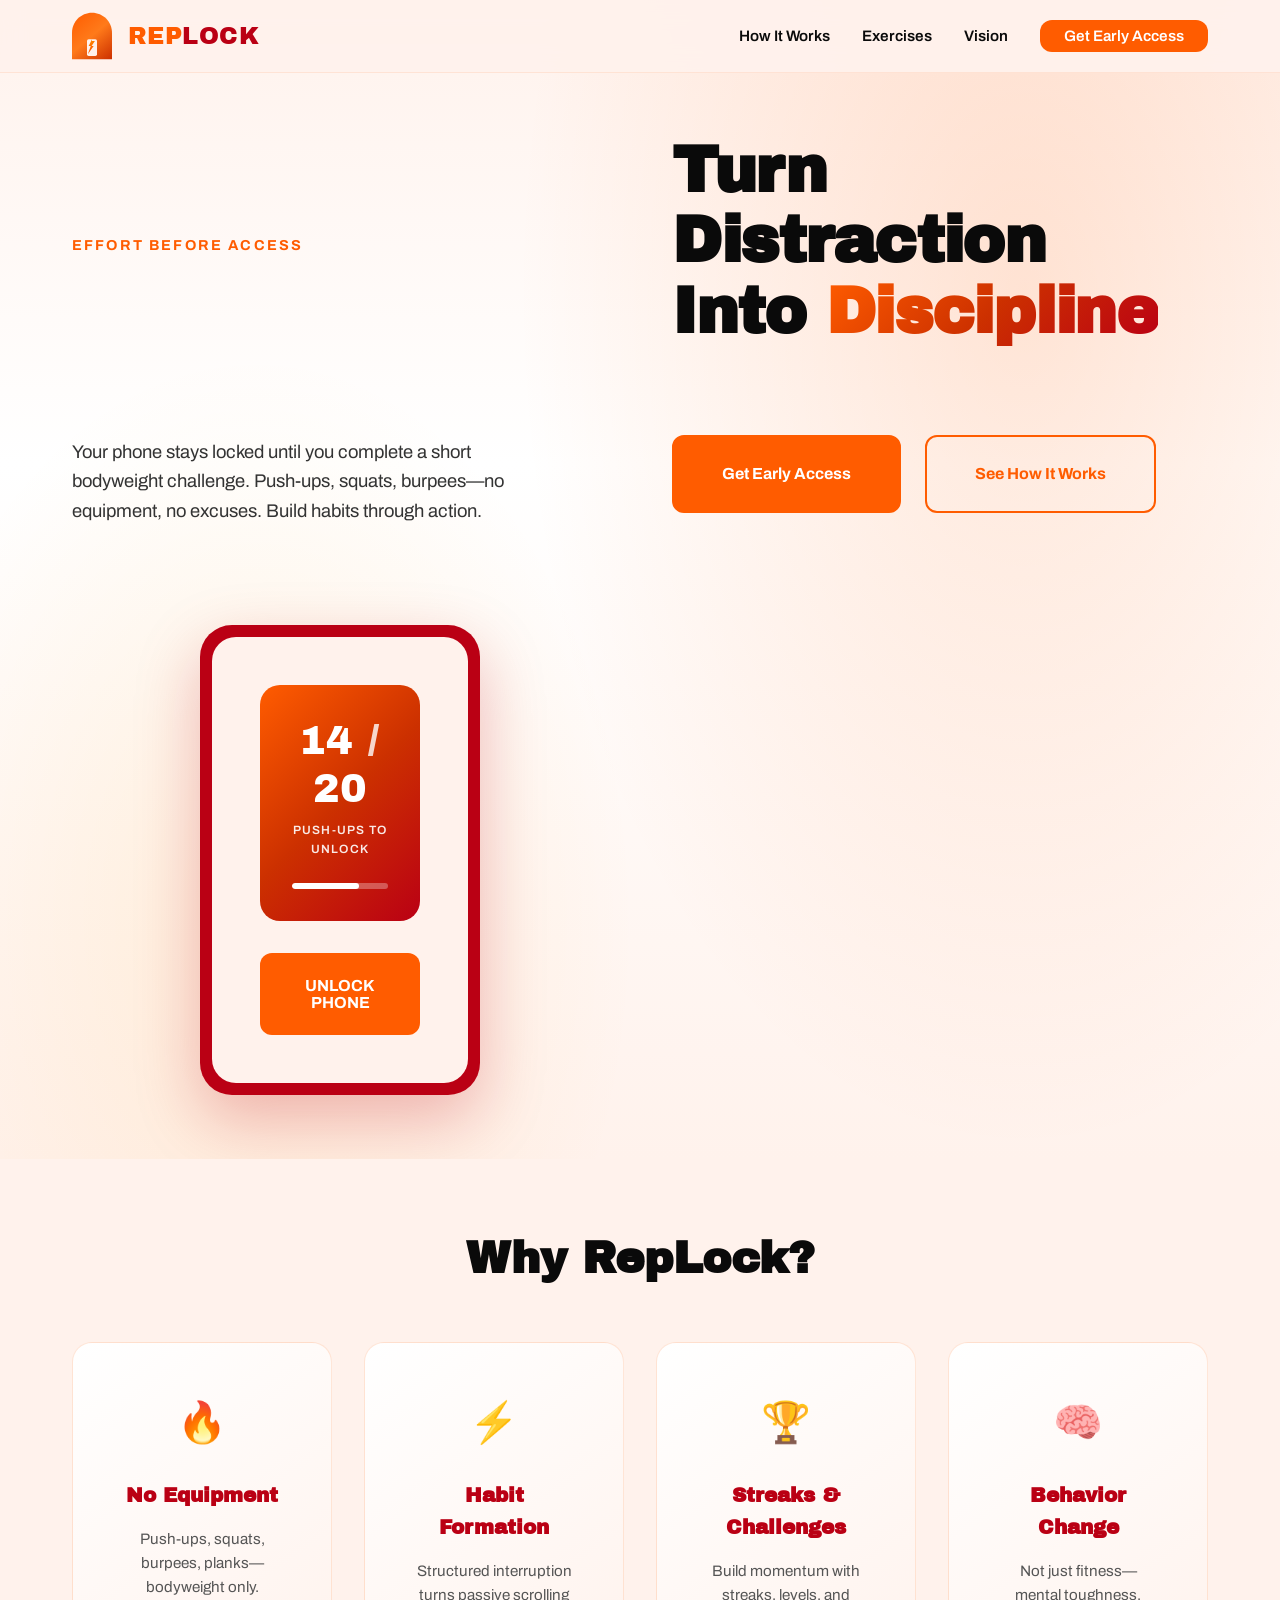
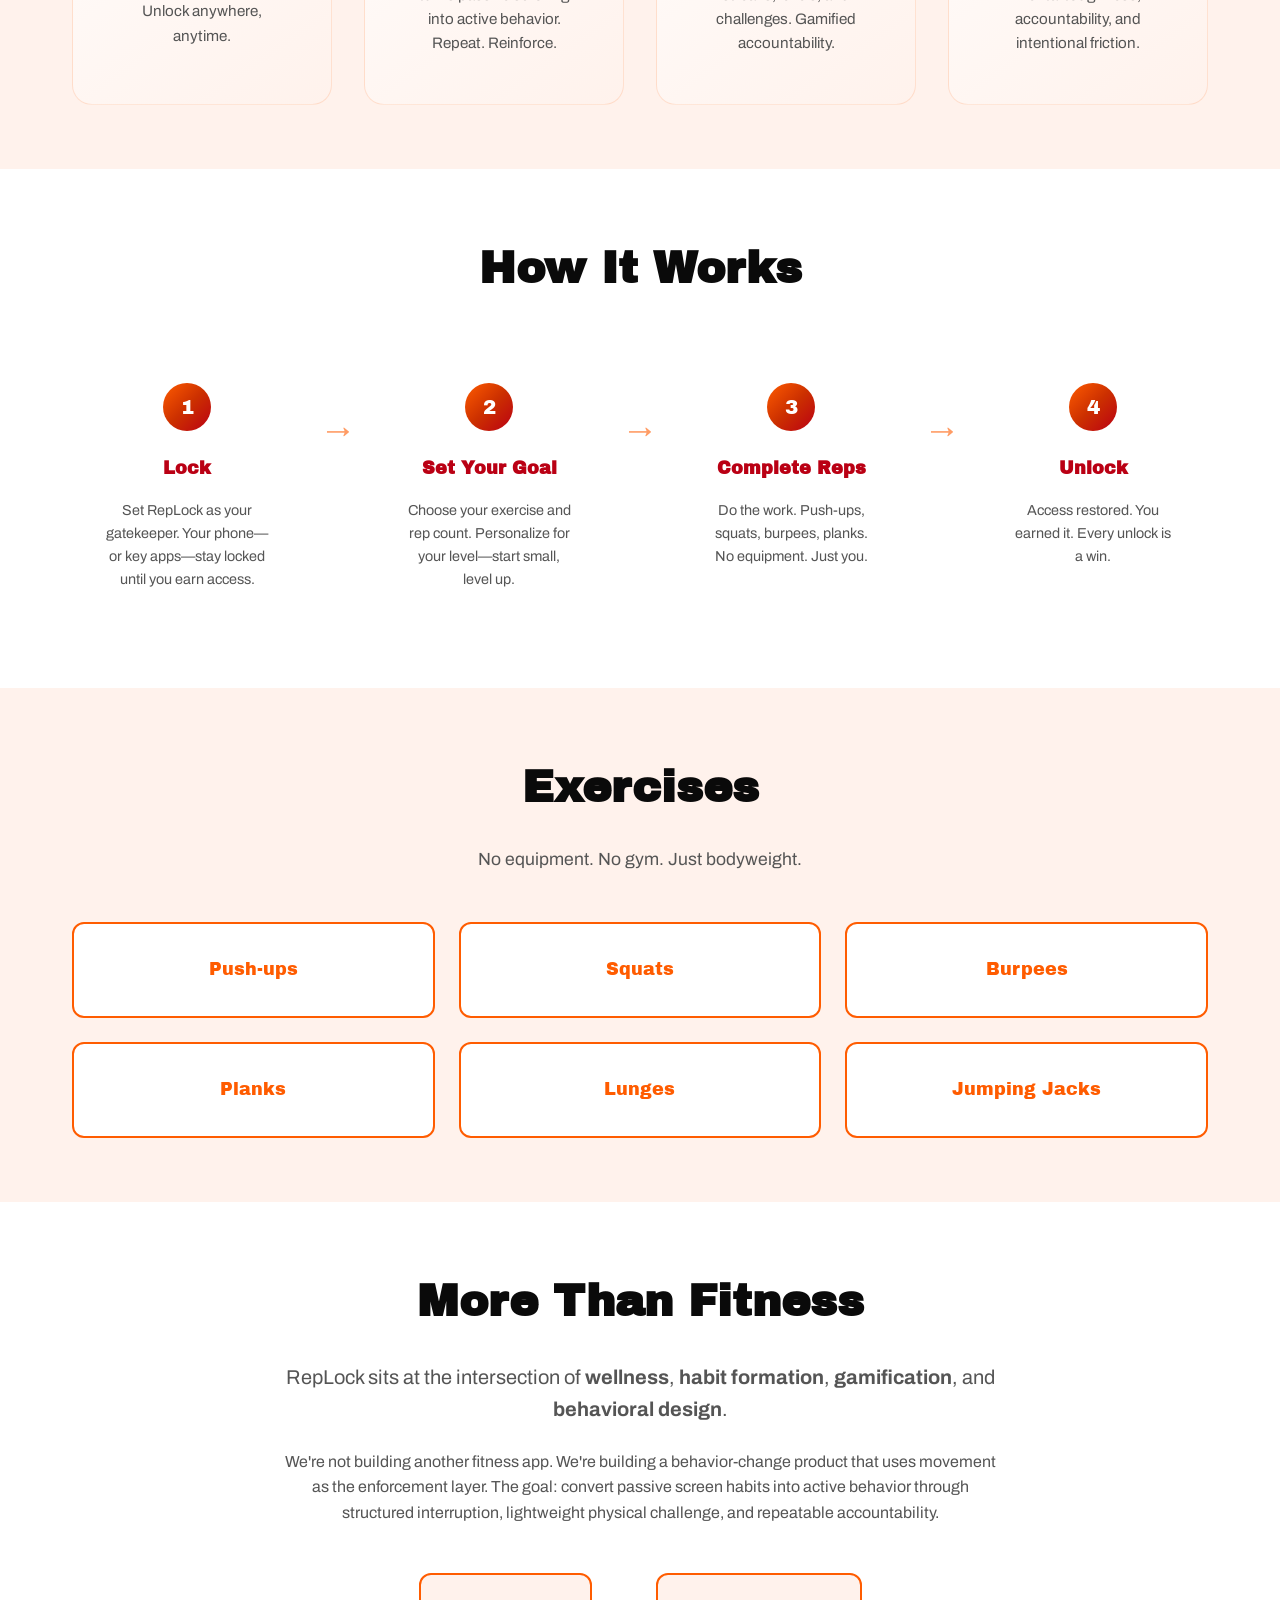
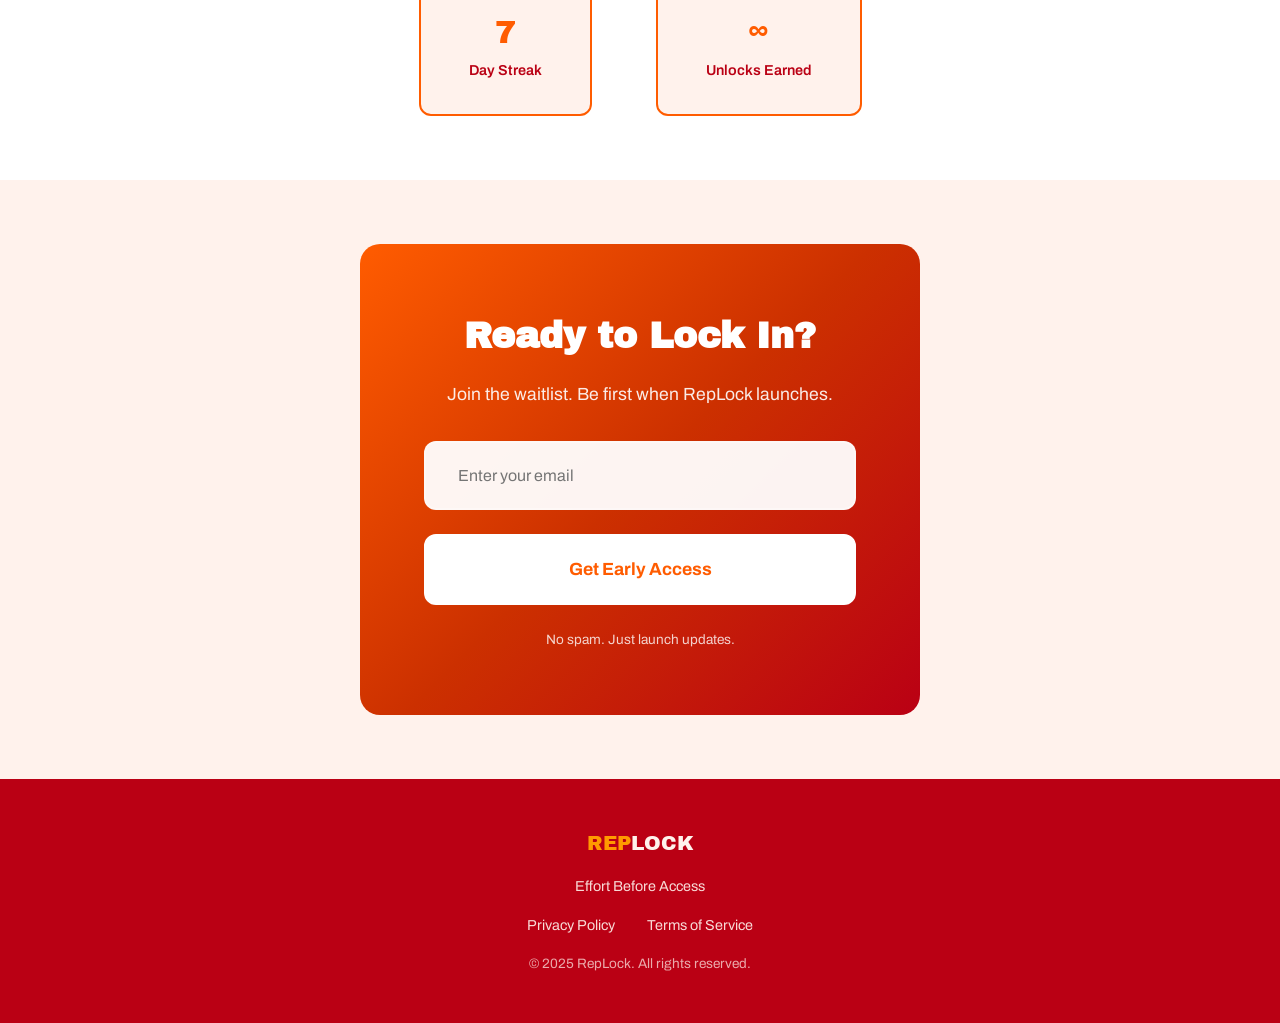
==== index.html @ a11ad2d0 "Initial commit: RepLock landing page Made-with: Cursor" ====
<!DOCTYPE html>
<html lang="en">
<head>
  <meta charset="UTF-8">
  <meta name="viewport" content="width=device-width, initial-scale=1.0">
  <title>RepLock — Effort Before Access</title>
  <meta name="description" content="Turn distraction into discipline. Complete bodyweight exercises to unlock your phone. RepLock creates intentional friction between impulse and access.">
  <link rel="preconnect" href="https://fonts.googleapis.com">
  <link rel="preconnect" href="https://fonts.gstatic.com" crossorigin>
  <link href="https://fonts.googleapis.com/css2?family=Archivo+Black&family=Archivo:wght@400;500;600;700&display=swap" rel="stylesheet">
  <link rel="stylesheet" href="styles.css">
</head>
<body>
  <header class="header">
    <nav class="nav">
      <a href="#" class="logo" aria-label="RepLock Home">
        <span class="logo-icon">
          <svg viewBox="0 0 48 56" fill="none" xmlns="http://www.w3.org/2000/svg" aria-hidden="true">
            <defs>
              <linearGradient id="logo-lock-grad" x1="0" y1="0" x2="48" y2="56" gradientUnits="userSpaceOnUse">
                <stop stop-color="#FF5C00"/>
                <stop offset="0.5" stop-color="#FF7A1A"/>
                <stop offset="1" stop-color="#CC3000"/>
              </linearGradient>
              <linearGradient id="logo-bolt-grad" x1="22" y1="28" x2="28" y2="44" gradientUnits="userSpaceOnUse">
                <stop stop-color="#FF9A00"/>
                <stop offset="1" stop-color="#FF5C00"/>
              </linearGradient>
            </defs>
            <!-- Padlock shackle -->
            <path d="M24 0C10.745 0 0 10.745 0 24v4h48v-4C48 10.745 37.255 0 24 0z" fill="url(#logo-lock-grad)"/>
            <!-- Padlock body -->
            <path d="M0 28v28h48V28H0z" fill="url(#logo-lock-grad)"/>
            <!-- Keyhole cutout -->
            <rect x="18" y="32" width="12" height="20" rx="2" fill="#FFF2EC"/>
            <!-- Lightning bolt - bold, centered in keyhole -->
            <path d="M24 32L20 40h2.5L19 50l7-10h-2.5l4-6H24z" fill="url(#logo-bolt-grad)"/>
          </svg>
        </span>
        <span class="logo-text"><span class="logo-rep">REP</span><span class="logo-lock">LOCK</span></span>
      </a>
      <ul class="nav-links">
        <li><a href="#how-it-works">How It Works</a></li>
        <li><a href="#exercises">Exercises</a></li>
        <li><a href="#vision">Vision</a></li>
        <li><a href="#cta" class="nav-cta">Get Early Access</a></li>
      </ul>
      <button class="nav-toggle" aria-label="Toggle menu" aria-expanded="false">
        <span></span>
        <span></span>
        <span></span>
      </button>
    </nav>
  </header>

  <main>
    <section class="hero">
      <div class="hero-bg"></div>
      <div class="hero-content">
        <p class="hero-tagline">Effort Before Access</p>
        <h1 class="hero-title">Turn Distraction<br>Into <span class="highlight">Discipline</span></h1>
        <p class="hero-subtitle">Your phone stays locked until you complete a short bodyweight challenge. Push-ups, squats, burpees—no equipment, no excuses. Build habits through action.</p>
        <div class="hero-ctas">
          <a href="#cta" class="btn btn-primary">Get Early Access</a>
          <a href="#how-it-works" class="btn btn-secondary">See How It Works</a>
        </div>
        <div class="hero-preview">
          <div class="phone-mockup">
            <div class="phone-screen">
              <div class="mockup-rep-counter">
                <span class="mockup-count">14 <span class="mockup-divider">/</span> 20</span>
                <span class="mockup-label">PUSH-UPS TO UNLOCK</span>
                <div class="mockup-progress">
                  <div class="mockup-progress-fill"></div>
                </div>
              </div>
              <button class="mockup-btn">UNLOCK PHONE</button>
            </div>
          </div>
        </div>
      </div>
    </section>

    <section class="value-props">
      <div class="container">
        <h2 class="section-title">Why RepLock?</h2>
        <div class="value-grid">
          <article class="value-card">
            <div class="value-icon">🔥</div>
            <h3>No Equipment</h3>
            <p>Push-ups, squats, burpees, planks—bodyweight only. Unlock anywhere, anytime.</p>
          </article>
          <article class="value-card">
            <div class="value-icon">⚡</div>
            <h3>Habit Formation</h3>
            <p>Structured interruption turns passive scrolling into active behavior. Repeat. Reinforce.</p>
          </article>
          <article class="value-card">
            <div class="value-icon">🏆</div>
            <h3>Streaks & Challenges</h3>
            <p>Build momentum with streaks, levels, and challenges. Gamified accountability.</p>
          </article>
          <article class="value-card">
            <div class="value-icon">🧠</div>
            <h3>Behavior Change</h3>
            <p>Not just fitness—mental toughness, accountability, and intentional friction.</p>
          </article>
        </div>
      </div>
    </section>

    <section id="how-it-works" class="how-it-works">
      <div class="container">
        <h2 class="section-title">How It Works</h2>
        <div class="steps">
          <div class="step">
            <span class="step-num">1</span>
            <h3>Lock</h3>
            <p>Set RepLock as your gatekeeper. Your phone—or key apps—stay locked until you earn access.</p>
          </div>
          <div class="step-arrow" aria-hidden="true">→</div>
          <div class="step">
            <span class="step-num">2</span>
            <h3>Set Your Goal</h3>
            <p>Choose your exercise and rep count. Personalize for your level—start small, level up.</p>
          </div>
          <div class="step-arrow" aria-hidden="true">→</div>
          <div class="step">
            <span class="step-num">3</span>
            <h3>Complete Reps</h3>
            <p>Do the work. Push-ups, squats, burpees, planks. No equipment. Just you.</p>
          </div>
          <div class="step-arrow" aria-hidden="true">→</div>
          <div class="step">
            <span class="step-num">4</span>
            <h3>Unlock</h3>
            <p>Access restored. You earned it. Every unlock is a win.</p>
          </div>
        </div>
      </div>
    </section>

    <section id="exercises" class="exercises">
      <div class="container">
        <h2 class="section-title">Exercises</h2>
        <p class="section-subtitle">No equipment. No gym. Just bodyweight.</p>
        <div class="exercise-grid">
          <div class="exercise-card">Push-ups</div>
          <div class="exercise-card">Squats</div>
          <div class="exercise-card">Burpees</div>
          <div class="exercise-card">Planks</div>
          <div class="exercise-card">Lunges</div>
          <div class="exercise-card">Jumping Jacks</div>
        </div>
      </div>
    </section>

    <section id="vision" class="vision">
      <div class="container">
        <h2 class="section-title">More Than Fitness</h2>
        <div class="vision-content">
          <p class="vision-lead">RepLock sits at the intersection of <strong>wellness</strong>, <strong>habit formation</strong>, <strong>gamification</strong>, and <strong>behavioral design</strong>.</p>
          <p>We're not building another fitness app. We're building a behavior-change product that uses movement as the enforcement layer. The goal: convert passive screen habits into active behavior through structured interruption, lightweight physical challenge, and repeatable accountability.</p>
          <div class="vision-stats">
            <div class="stat">
              <span class="stat-value">7</span>
              <span class="stat-label">Day Streak</span>
            </div>
            <div class="stat">
              <span class="stat-value">∞</span>
              <span class="stat-label">Unlocks Earned</span>
            </div>
          </div>
        </div>
      </div>
    </section>

    <section id="cta" class="cta">
      <div class="container">
        <div class="cta-box">
          <h2 class="cta-title">Ready to Lock In?</h2>
          <p class="cta-subtitle">Join the waitlist. Be first when RepLock launches.</p>
          <form class="cta-form" id="waitlist-form">
            <input type="email" name="email" placeholder="Enter your email" required aria-label="Email address">
            <button type="submit" class="btn btn-primary btn-large">Get Early Access</button>
          </form>
          <p class="cta-note">No spam. Just launch updates.</p>
        </div>
      </div>
    </section>
  </main>

  <footer class="footer">
    <div class="container">
      <a href="#" class="footer-logo">
        <span class="logo-text"><span class="logo-rep">REP</span><span class="logo-lock">LOCK</span></span>
      </a>
      <p class="footer-tagline">Effort Before Access</p>
      <nav class="footer-legal">
        <a href="privacy.html">Privacy Policy</a>
        <a href="terms.html">Terms of Service</a>
      </nav>
      <p class="footer-copy">&copy; 2025 RepLock. All rights reserved.</p>
    </div>
  </footer>

  <script src="script.js"></script>
</body>
</html>
---- styles.css ----
/* ============================================
   RepLock — Energy & Action
   Brand palette & design system
   ============================================ */

:root {
  /* Brand palette */
  --orange-primary: #FF5C00;
  --orange-dark: #CC3000;
  --orange-light: #FF9A00;
  --cream: #FFF2EC;
  --dark: #BA0014;
  --white: #ffffff;
  --black: #0a0a0a;

  /* Gradients */
  --gradient-fire: linear-gradient(135deg, #FF5C00 0%, #CC3000 50%, #BA0014 100%);
  --gradient-hero: linear-gradient(180deg, #FFF2EC 0%, #ffffff 40%, #FFF2EC 100%);
  --gradient-card: linear-gradient(145deg, #ffffff 0%, #FFF2EC 100%);

  /* Typography */
  --font-display: 'Archivo Black', sans-serif;
  --font-body: 'Archivo', sans-serif;

  /* Spacing */
  --space-xs: 0.5rem;
  --space-sm: 1rem;
  --space-md: 1.5rem;
  --space-lg: 2rem;
  --space-xl: 3rem;
  --space-2xl: 4rem;

  /* Layout */
  --container-max: 1200px;
  --header-height: 72px;
  --radius: 12px;
  --radius-lg: 20px;

  /* Transitions */
  --ease-out: cubic-bezier(0.22, 1, 0.36, 1);
  --duration: 0.3s;
}

/* Reset & base */
*, *::before, *::after {
  box-sizing: border-box;
  margin: 0;
  padding: 0;
}

html {
  scroll-behavior: smooth;
}

body {
  font-family: var(--font-body);
  font-size: 1rem;
  line-height: 1.6;
  color: var(--black);
  background: var(--cream);
  overflow-x: hidden;
}

a {
  color: inherit;
  text-decoration: none;
}

ul {
  list-style: none;
}

img {
  max-width: 100%;
  height: auto;
}

/* ============================================
   Header & Navigation
   ============================================ */

.header {
  position: fixed;
  top: 0;
  left: 0;
  right: 0;
  z-index: 100;
  background: rgba(255, 242, 236, 0.95);
  backdrop-filter: blur(12px);
  border-bottom: 1px solid rgba(255, 92, 0, 0.1);
}

.nav {
  position: relative;
  display: flex;
  align-items: center;
  justify-content: space-between;
  max-width: var(--container-max);
  margin: 0 auto;
  padding: var(--space-sm) var(--space-lg);
  height: var(--header-height);
}

.logo {
  display: flex;
  align-items: center;
  gap: var(--space-sm);
  font-family: var(--font-display);
  font-size: 1.5rem;
  letter-spacing: 0.02em;
}

.logo-icon {
  width: 40px;
  height: 48px;
  flex-shrink: 0;
}

.logo-icon svg {
  width: 100%;
  height: 100%;
  object-fit: contain;
}

.logo-rep {
  color: var(--orange-primary);
}

.logo-lock {
  color: var(--dark);
}

.nav-links {
  display: flex;
  align-items: center;
  gap: var(--space-lg);
}

.nav-links a {
  font-weight: 600;
  font-size: 0.95rem;
  transition: color var(--duration) var(--ease-out);
}

.nav-links a:hover {
  color: var(--orange-primary);
}

.nav-cta {
  padding: var(--space-xs) var(--space-md);
  background: var(--orange-primary);
  color: var(--white) !important;
  border-radius: var(--radius);
  transition: background var(--duration) var(--ease-out), transform var(--duration) var(--ease-out);
}

.nav-cta:hover {
  background: var(--orange-dark);
  transform: translateY(-2px);
}

.nav-toggle {
  display: none;
  flex-direction: column;
  gap: 6px;
  background: none;
  border: none;
  cursor: pointer;
  padding: var(--space-xs);
}

.nav-toggle span {
  width: 24px;
  height: 3px;
  background: var(--dark);
  border-radius: 2px;
  transition: transform var(--duration) var(--ease-out), opacity var(--duration) var(--ease-out);
}

.nav.open .nav-toggle span:nth-child(1) {
  transform: rotate(45deg) translate(5px, 5px);
}

.nav.open .nav-toggle span:nth-child(2) {
  opacity: 0;
}

.nav.open .nav-toggle span:nth-child(3) {
  transform: rotate(-45deg) translate(5px, -5px);
}

/* ============================================
   Hero
   ============================================ */

.hero {
  position: relative;
  min-height: 100vh;
  display: flex;
  align-items: center;
  padding-top: var(--header-height);
  overflow: hidden;
}

.hero-bg {
  position: absolute;
  inset: 0;
  background: var(--gradient-hero);
  z-index: 0;
}

.hero-bg::before {
  content: '';
  position: absolute;
  top: -50%;
  right: -20%;
  width: 80%;
  height: 150%;
  background: radial-gradient(ellipse, rgba(255, 92, 0, 0.15) 0%, transparent 70%);
  pointer-events: none;
}

.hero-bg::after {
  content: '';
  position: absolute;
  bottom: -30%;
  left: -10%;
  width: 60%;
  height: 100%;
  background: radial-gradient(ellipse, rgba(255, 154, 0, 0.1) 0%, transparent 70%);
  pointer-events: none;
}

.hero-content {
  position: relative;
  z-index: 1;
  max-width: var(--container-max);
  margin: 0 auto;
  padding: var(--space-2xl) var(--space-lg);
  display: grid;
  grid-template-columns: 1fr 1fr;
  gap: var(--space-2xl);
  align-items: center;
}

.hero-tagline {
  font-weight: 700;
  font-size: 0.9rem;
  text-transform: uppercase;
  letter-spacing: 0.15em;
  color: var(--orange-primary);
  margin-bottom: var(--space-sm);
}

.hero-title {
  font-family: var(--font-display);
  font-size: clamp(2.5rem, 5vw, 4rem);
  line-height: 1.1;
  letter-spacing: -0.02em;
  color: var(--black);
  margin-bottom: var(--space-md);
}

.hero-title .highlight {
  background: var(--gradient-fire);
  -webkit-background-clip: text;
  -webkit-text-fill-color: transparent;
  background-clip: text;
}

.hero-subtitle {
  font-size: 1.15rem;
  color: #333;
  max-width: 480px;
  margin-bottom: var(--space-lg);
}

.hero-ctas {
  display: flex;
  flex-wrap: wrap;
  gap: var(--space-md);
  margin-bottom: var(--space-xl);
}

/* Buttons */
.btn {
  display: inline-flex;
  align-items: center;
  justify-content: center;
  padding: var(--space-md) var(--space-xl);
  font-family: var(--font-body);
  font-weight: 700;
  font-size: 1rem;
  border-radius: var(--radius);
  transition: all var(--duration) var(--ease-out);
  cursor: pointer;
  border: 2px solid transparent;
}

.btn-primary {
  background: var(--orange-primary);
  color: var(--white);
  border-color: var(--orange-primary);
}

.btn-primary:hover {
  background: var(--orange-dark);
  border-color: var(--orange-dark);
  transform: translateY(-2px);
  box-shadow: 0 8px 24px rgba(255, 92, 0, 0.35);
}

.btn-secondary {
  background: transparent;
  color: var(--orange-primary);
  border-color: var(--orange-primary);
}

.btn-secondary:hover {
  background: rgba(255, 92, 0, 0.08);
  transform: translateY(-2px);
}

.btn-large {
  padding: var(--space-md) var(--space-xl);
  font-size: 1.1rem;
}

/* Phone mockup */
.hero-preview {
  display: flex;
  justify-content: center;
  align-items: center;
}

.phone-mockup {
  width: 280px;
  background: var(--dark);
  border-radius: 32px;
  padding: 12px;
  box-shadow: 0 24px 64px rgba(186, 0, 20, 0.25);
}

.phone-screen {
  background: var(--cream);
  border-radius: 24px;
  padding: var(--space-xl);
  display: flex;
  flex-direction: column;
  align-items: center;
  gap: var(--space-lg);
}

.mockup-rep-counter {
  width: 100%;
  background: var(--gradient-fire);
  border-radius: var(--radius-lg);
  padding: var(--space-lg);
  text-align: center;
}

.mockup-count {
  display: block;
  font-family: var(--font-display);
  font-size: 2.5rem;
  color: var(--white);
  line-height: 1.2;
}

.mockup-divider {
  opacity: 0.8;
  margin: 0 2px;
}

.mockup-label {
  display: block;
  font-size: 0.75rem;
  font-weight: 600;
  color: rgba(255, 255, 255, 0.9);
  text-transform: uppercase;
  letter-spacing: 0.1em;
  margin-top: var(--space-xs);
}

.mockup-progress {
  height: 6px;
  background: rgba(255, 255, 255, 0.3);
  border-radius: 3px;
  margin-top: var(--space-md);
  overflow: hidden;
}

.mockup-progress-fill {
  width: 70%;
  height: 100%;
  background: var(--white);
  border-radius: 3px;
  transition: width var(--duration) var(--ease-out);
}

.mockup-btn {
  width: 100%;
  padding: var(--space-md);
  background: var(--orange-primary);
  color: var(--white);
  font-family: var(--font-body);
  font-weight: 700;
  font-size: 1rem;
  border: none;
  border-radius: var(--radius);
  cursor: pointer;
  transition: background var(--duration) var(--ease-out);
}

.mockup-btn:hover {
  background: var(--orange-dark);
}

/* ============================================
   Sections
   ============================================ */

.container {
  max-width: var(--container-max);
  margin: 0 auto;
  padding: 0 var(--space-lg);
}

.section-title {
  font-family: var(--font-display);
  font-size: clamp(2rem, 4vw, 2.75rem);
  text-align: center;
  color: var(--black);
  margin-bottom: var(--space-md);
}

.section-subtitle {
  text-align: center;
  font-size: 1.1rem;
  color: #555;
  margin-bottom: var(--space-xl);
}

/* Value props */
.value-props {
  padding: var(--space-2xl) 0;
}

.value-grid {
  display: grid;
  grid-template-columns: repeat(4, 1fr);
  gap: var(--space-lg);
  margin-top: var(--space-xl);
}

.value-card {
  background: var(--gradient-card);
  border: 1px solid rgba(255, 92, 0, 0.15);
  border-radius: var(--radius-lg);
  padding: var(--space-xl);
  text-align: center;
  transition: transform var(--duration) var(--ease-out), box-shadow var(--duration) var(--ease-out);
}

.value-card:hover {
  transform: translateY(-4px);
  box-shadow: 0 12px 40px rgba(255, 92, 0, 0.15);
}

.value-icon {
  font-size: 2.5rem;
  margin-bottom: var(--space-md);
}

.value-card h3 {
  font-family: var(--font-display);
  font-size: 1.25rem;
  color: var(--dark);
  margin-bottom: var(--space-sm);
}

.value-card p {
  font-size: 0.95rem;
  color: #555;
  line-height: 1.6;
}

/* How it works */
.how-it-works {
  padding: var(--space-2xl) 0;
  background: var(--white);
}

.steps {
  display: flex;
  align-items: flex-start;
  justify-content: center;
  flex-wrap: wrap;
  gap: var(--space-md);
  margin-top: var(--space-xl);
}

.step {
  flex: 1;
  min-width: 200px;
  max-width: 260px;
  text-align: center;
  padding: var(--space-lg);
}

.step-num {
  display: inline-flex;
  align-items: center;
  justify-content: center;
  width: 48px;
  height: 48px;
  background: var(--gradient-fire);
  color: var(--white);
  font-family: var(--font-display);
  font-size: 1.25rem;
  border-radius: 50%;
  margin-bottom: var(--space-md);
}

.step h3 {
  font-family: var(--font-display);
  font-size: 1.1rem;
  color: var(--dark);
  margin-bottom: var(--space-sm);
}

.step p {
  font-size: 0.9rem;
  color: #555;
  line-height: 1.6;
}

.step-arrow {
  display: flex;
  align-items: center;
  padding-top: 60px;
  font-size: 1.5rem;
  color: var(--orange-primary);
  opacity: 0.6;
}

/* Exercises */
.exercises {
  padding: var(--space-2xl) 0;
}

.exercise-grid {
  display: grid;
  grid-template-columns: repeat(3, 1fr);
  gap: var(--space-md);
  margin-top: var(--space-xl);
}

.exercise-card {
  background: var(--white);
  border: 2px solid var(--orange-primary);
  border-radius: var(--radius);
  padding: var(--space-lg);
  font-family: var(--font-display);
  font-size: 1.1rem;
  color: var(--orange-primary);
  text-align: center;
  transition: all var(--duration) var(--ease-out);
}

.exercise-card:hover {
  background: var(--orange-primary);
  color: var(--white);
  transform: scale(1.02);
}

/* Vision */
.vision {
  padding: var(--space-2xl) 0;
  background: var(--white);
}

.vision-content {
  max-width: 720px;
  margin: 0 auto;
  text-align: center;
}

.vision-lead {
  font-size: 1.25rem;
  color: var(--black);
  margin-bottom: var(--space-md);
}

.vision-content p {
  color: #555;
  margin-bottom: var(--space-md);
}

.vision-stats {
  display: flex;
  justify-content: center;
  gap: var(--space-2xl);
  margin-top: var(--space-xl);
}

.stat {
  display: flex;
  flex-direction: column;
  align-items: center;
  padding: var(--space-lg) var(--space-xl);
  border: 2px solid var(--orange-primary);
  border-radius: var(--radius);
  background: var(--cream);
}

.stat-value {
  font-family: var(--font-display);
  font-size: 2rem;
  color: var(--orange-primary);
}

.stat-label {
  font-size: 0.9rem;
  font-weight: 600;
  color: var(--dark);
}

/* CTA */
.cta {
  padding: var(--space-2xl) 0;
}

.cta-box {
  max-width: 560px;
  margin: 0 auto;
  background: var(--gradient-fire);
  border-radius: var(--radius-lg);
  padding: var(--space-2xl);
  text-align: center;
}

.cta-title {
  font-family: var(--font-display);
  font-size: clamp(1.75rem, 3vw, 2.25rem);
  color: var(--white);
  margin-bottom: var(--space-sm);
}

.cta-subtitle {
  font-size: 1.1rem;
  color: rgba(255, 255, 255, 0.9);
  margin-bottom: var(--space-lg);
}

.cta-form {
  display: flex;
  flex-direction: column;
  gap: var(--space-md);
}

.cta-form input {
  padding: var(--space-md) var(--space-lg);
  font-family: var(--font-body);
  font-size: 1rem;
  border: 2px solid rgba(255, 255, 255, 0.3);
  border-radius: var(--radius);
  background: rgba(255, 255, 255, 0.95);
  transition: border-color var(--duration) var(--ease-out);
}

.cta-form input:focus {
  outline: none;
  border-color: var(--white);
}

.cta-form .btn-primary {
  background: var(--white);
  color: var(--orange-primary);
  border-color: var(--white);
}

.cta-form .btn-primary:hover {
  background: var(--cream);
  border-color: var(--cream);
  color: var(--orange-dark);
}

.cta-note {
  font-size: 0.85rem;
  color: rgba(255, 255, 255, 0.8);
  margin-top: var(--space-md);
}

/* Footer */
.footer {
  padding: var(--space-xl) 0;
  background: var(--dark);
  color: var(--cream);
  text-align: center;
}

.footer-logo {
  font-family: var(--font-display);
  font-size: 1.25rem;
  display: inline-block;
  margin-bottom: var(--space-sm);
}

.footer-logo .logo-rep {
  color: var(--orange-light);
}

.footer-logo .logo-lock {
  color: var(--cream);
}

.footer-tagline {
  font-size: 0.9rem;
  opacity: 0.9;
  margin-bottom: var(--space-sm);
}

.footer-legal {
  display: flex;
  justify-content: center;
  gap: var(--space-lg);
  margin-bottom: var(--space-sm);
}

.footer-legal a {
  font-size: 0.9rem;
  color: var(--cream);
  opacity: 0.9;
  transition: opacity var(--duration) var(--ease-out);
}

.footer-legal a:hover {
  opacity: 1;
  text-decoration: underline;
}

.footer-copy {
  font-size: 0.85rem;
  opacity: 0.7;
}

/* ============================================
   Responsive
   ============================================ */

@media (max-width: 1024px) {
  .hero-content {
    grid-template-columns: 1fr;
    text-align: center;
  }

  .hero-subtitle {
    margin-left: auto;
    margin-right: auto;
  }

  .hero-ctas {
    justify-content: center;
  }

  .value-grid {
    grid-template-columns: repeat(2, 1fr);
  }

  .steps {
    flex-direction: column;
    align-items: center;
  }

  .step-arrow {
    transform: rotate(90deg);
    padding-top: 0;
  }
}

@media (max-width: 768px) {
  .nav-links {
    display: none;
  }

  .nav-toggle {
    display: flex;
  }

  .nav.open .nav-links {
    display: flex;
    flex-direction: column;
    position: absolute;
    top: 100%;
    left: 0;
    right: 0;
    background: var(--cream);
    padding: var(--space-lg);
    border-bottom: 1px solid rgba(255, 92, 0, 0.2);
  }

  .value-grid {
    grid-template-columns: 1fr;
  }

  .exercise-grid {
    grid-template-columns: repeat(2, 1fr);
  }

  .vision-stats {
    flex-direction: column;
  }
}

@media (max-width: 480px) {
  .hero-ctas {
    flex-direction: column;
  }

  .btn {
    width: 100%;
  }

  .phone-mockup {
    width: 260px;
  }

  .exercise-grid {
    grid-template-columns: 1fr;
  }
}
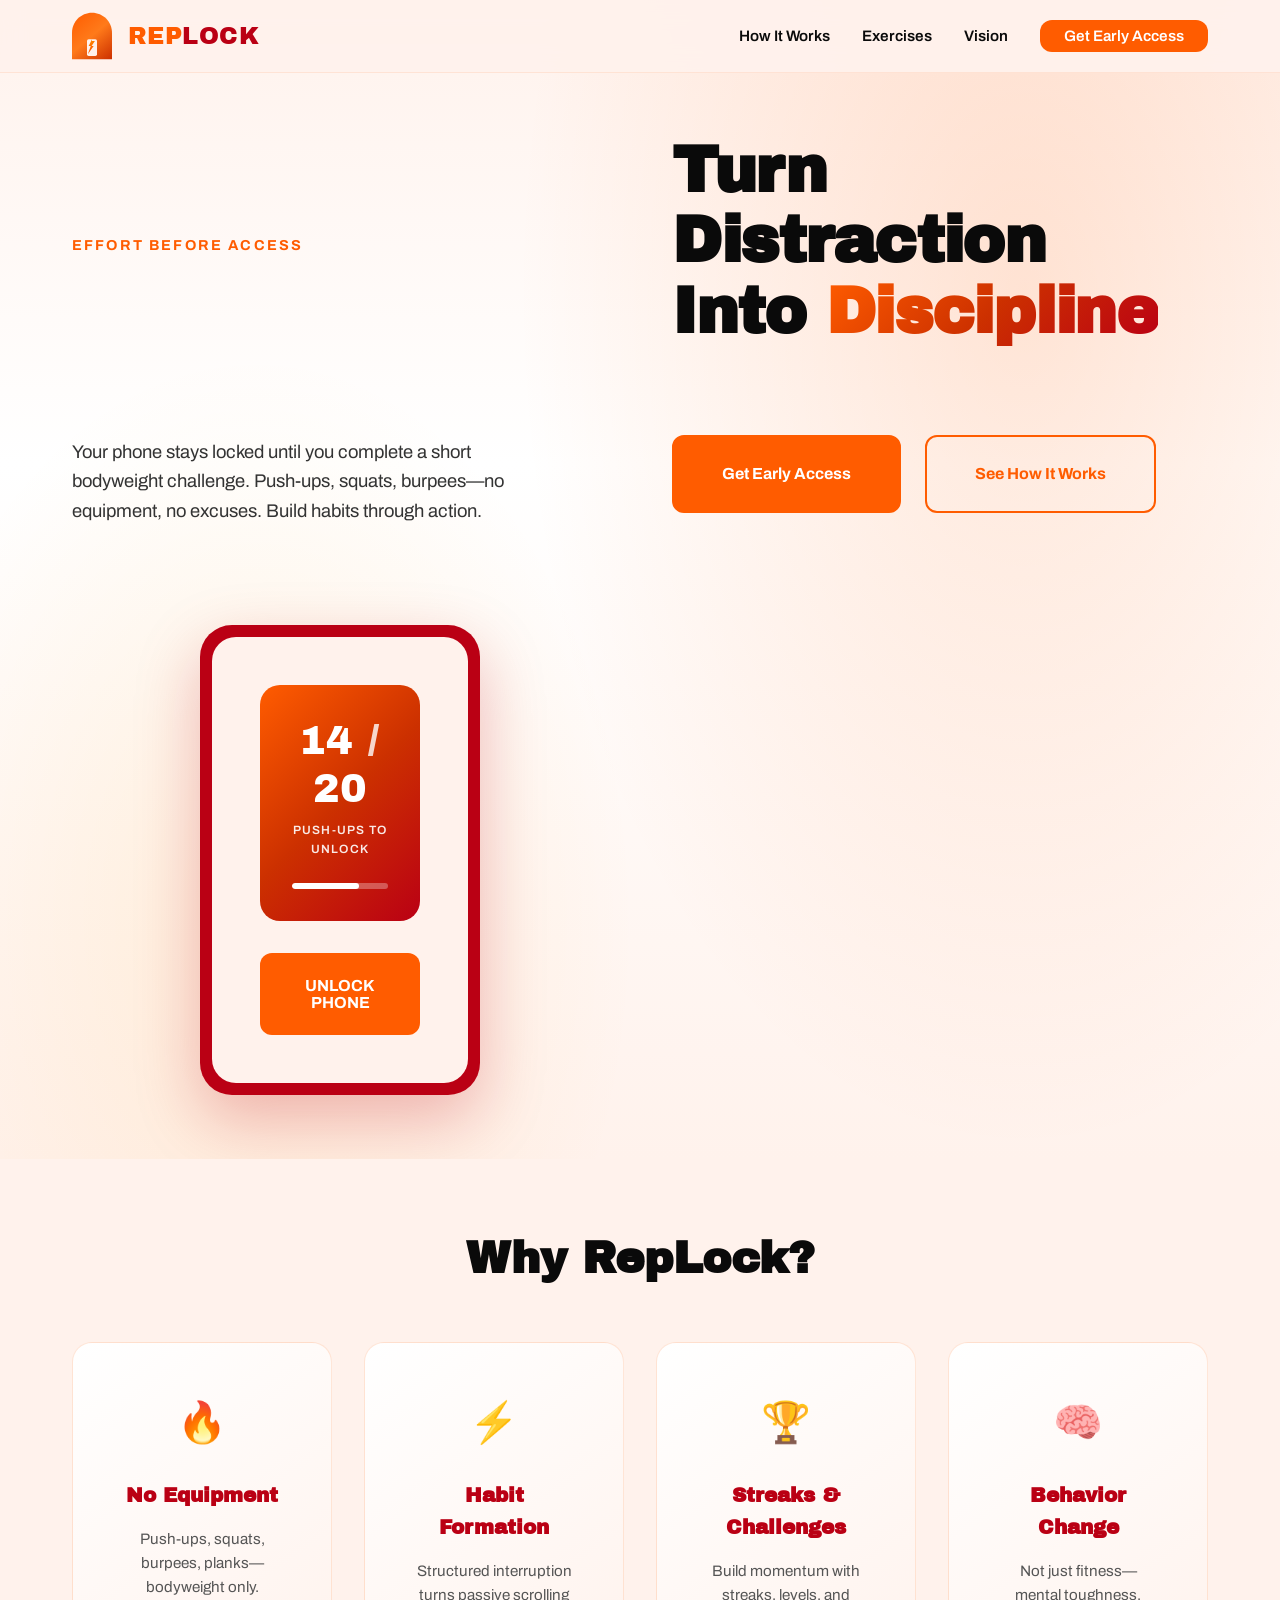
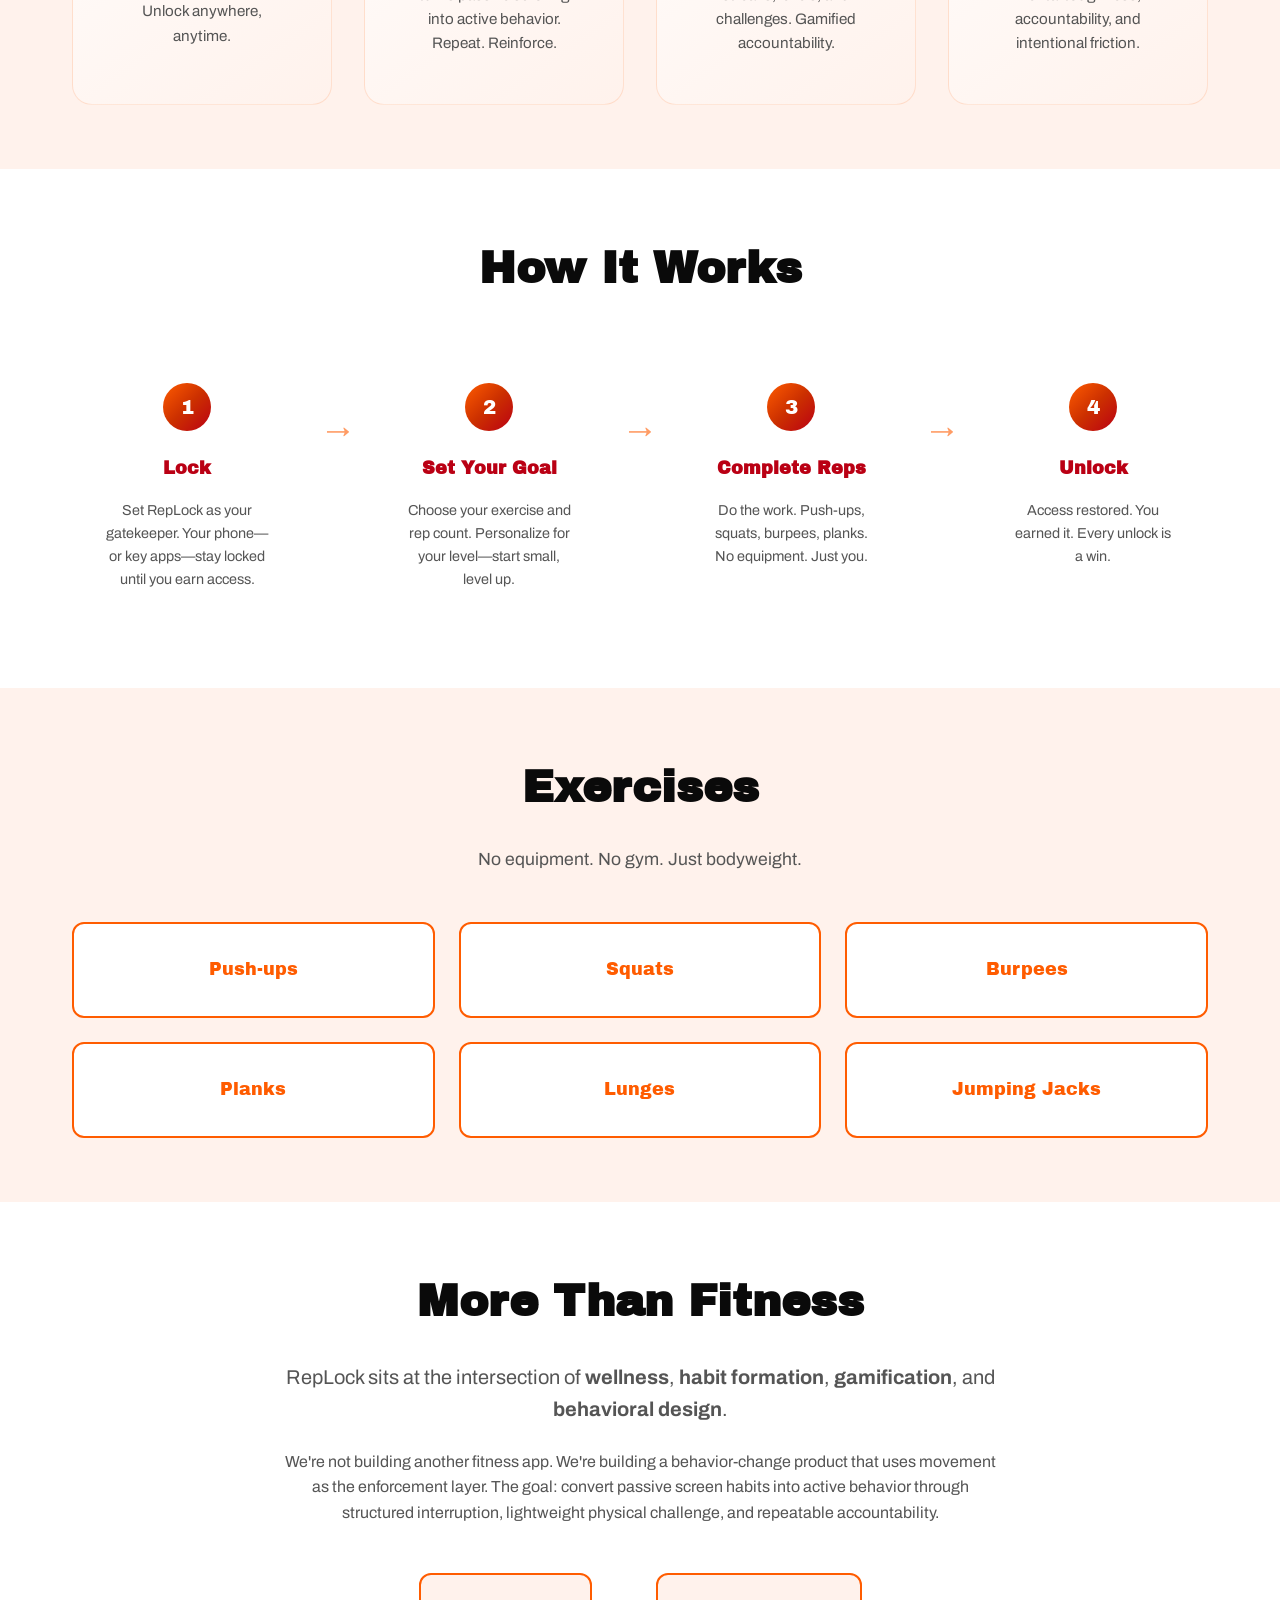
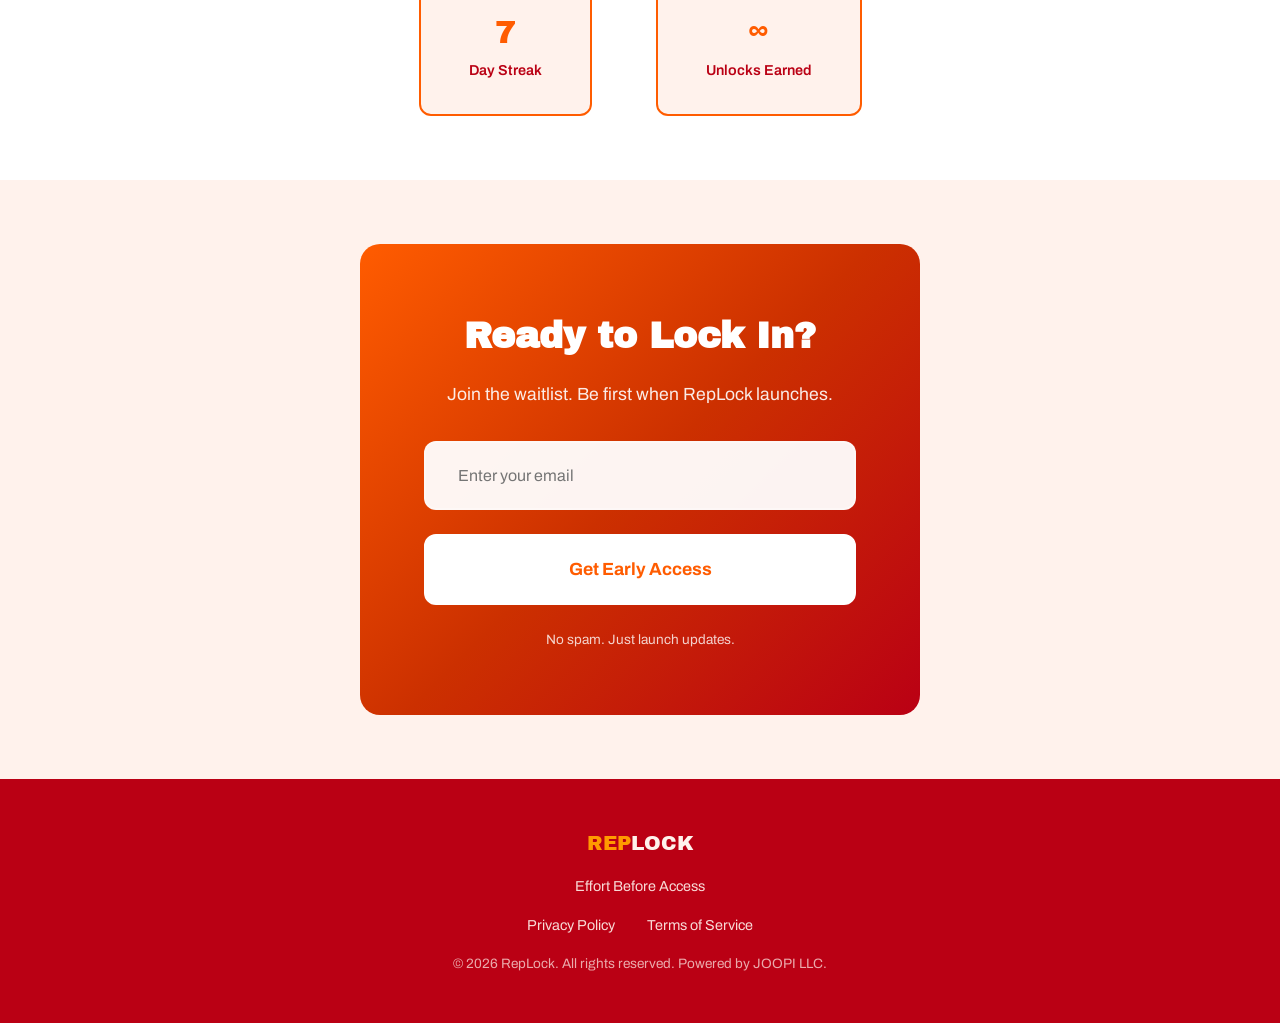
==== commit fa23052f: "Update index.html" ====
--- a/index.html
+++ b/index.html
@@ -200,7 +200,7 @@
         <a href="privacy.html">Privacy Policy</a>
         <a href="terms.html">Terms of Service</a>
       </nav>
-      <p class="footer-copy">&copy; 2025 RepLock. All rights reserved.</p>
+      <p class="footer-copy">&copy; 2026 RepLock. All rights reserved. Powered by JOOPI LLC.</p>
     </div>
   </footer>
 
